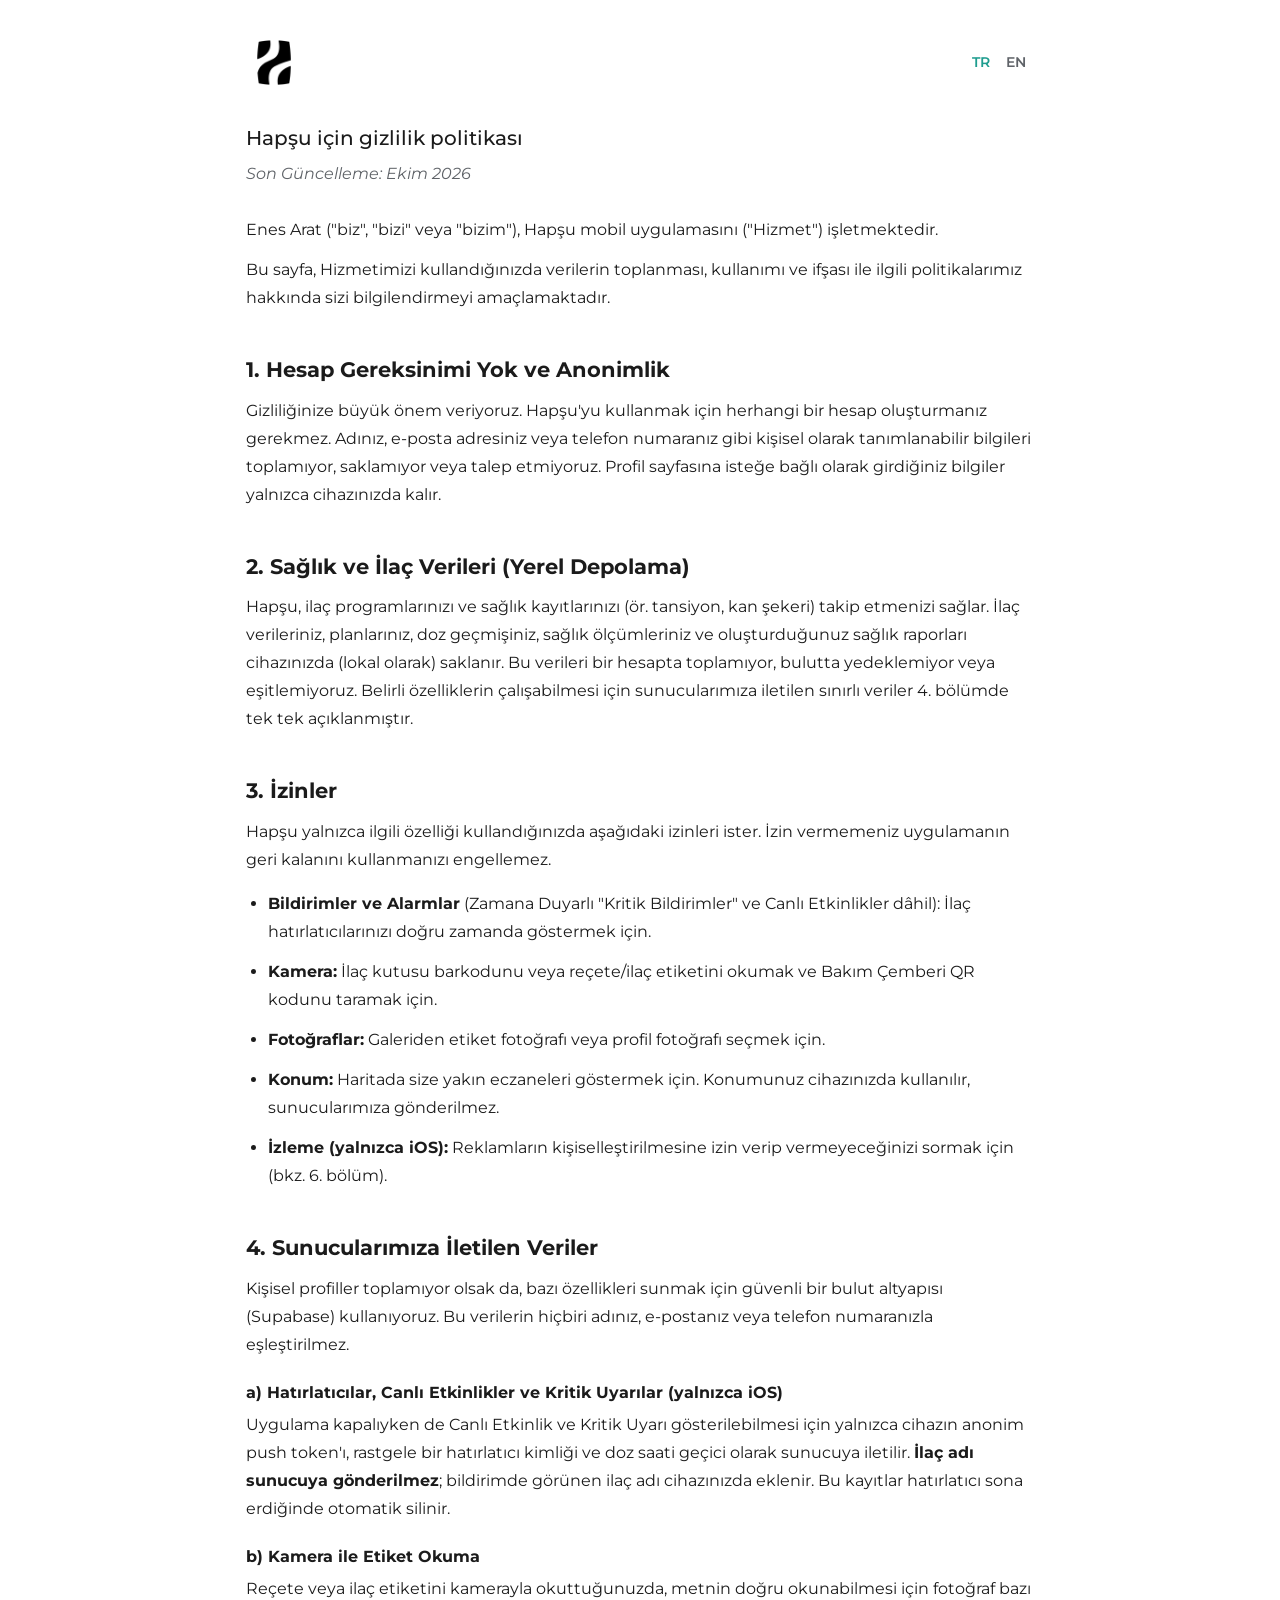
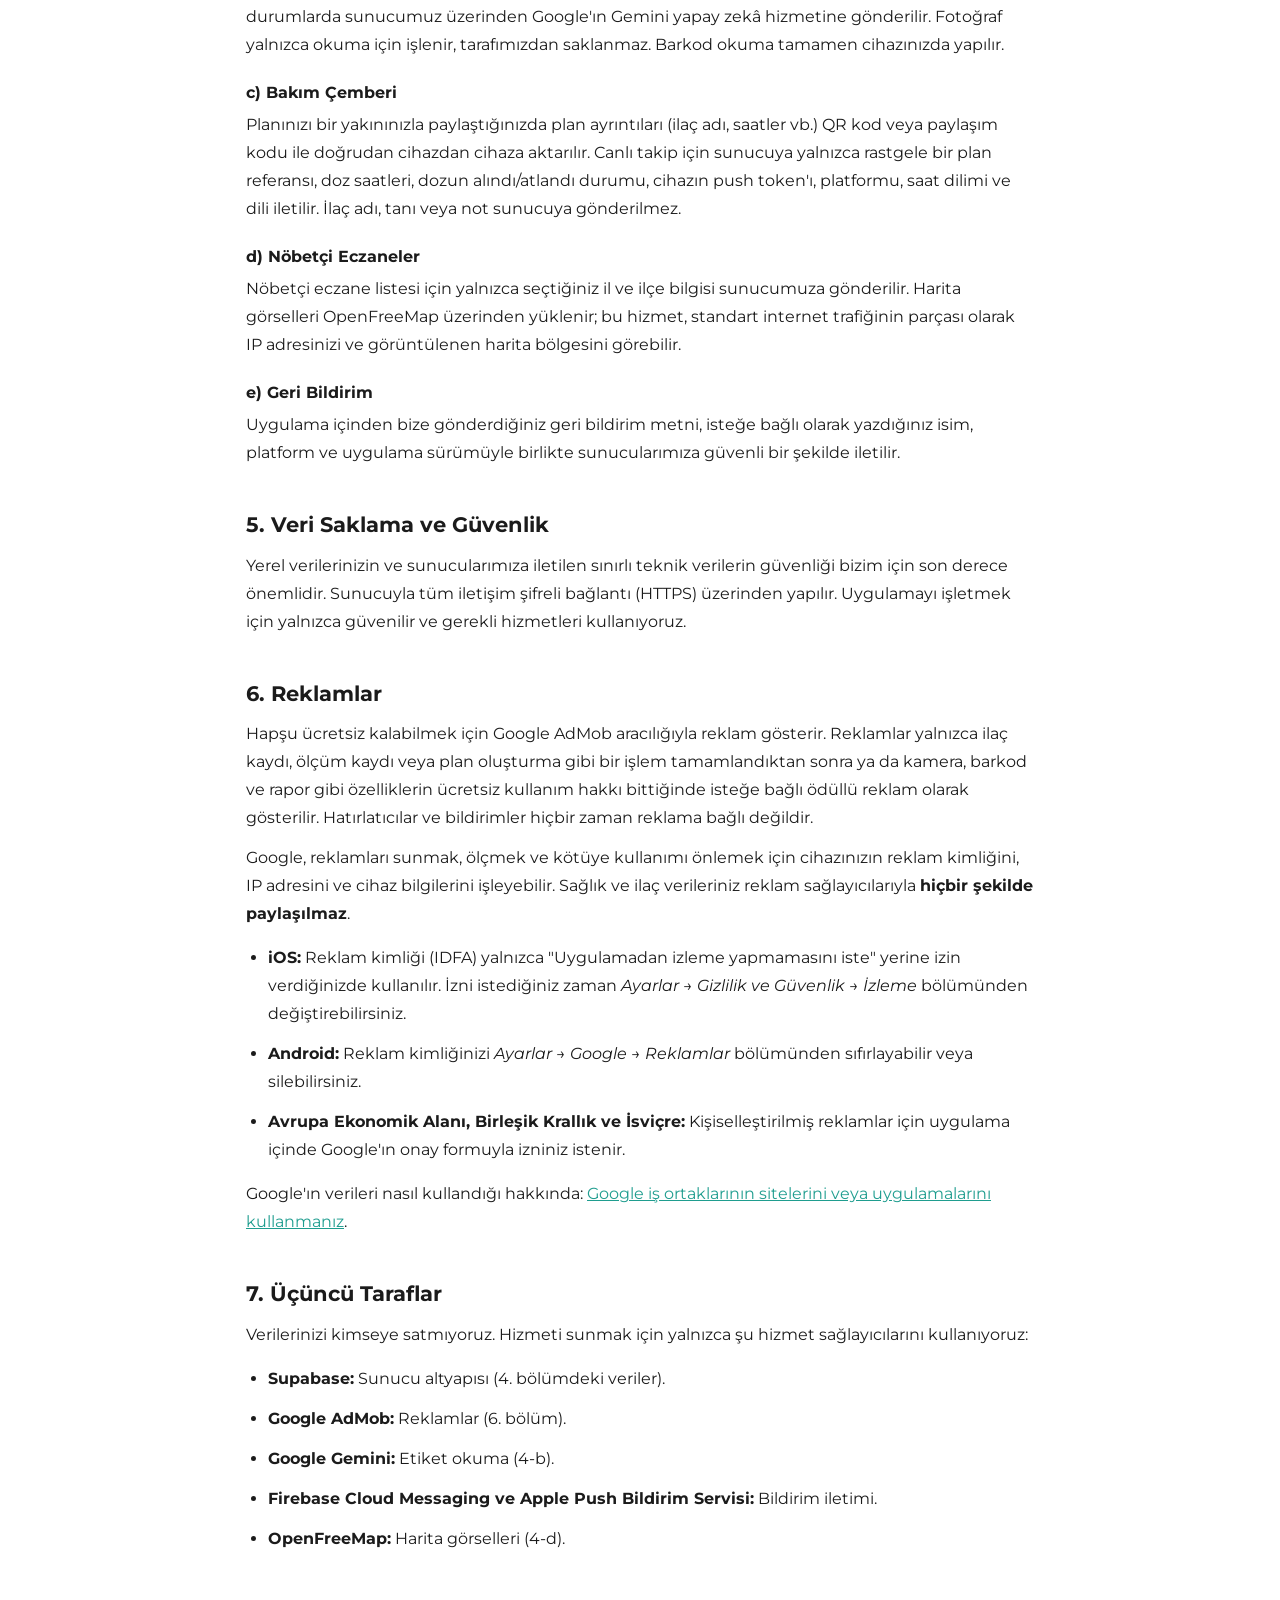
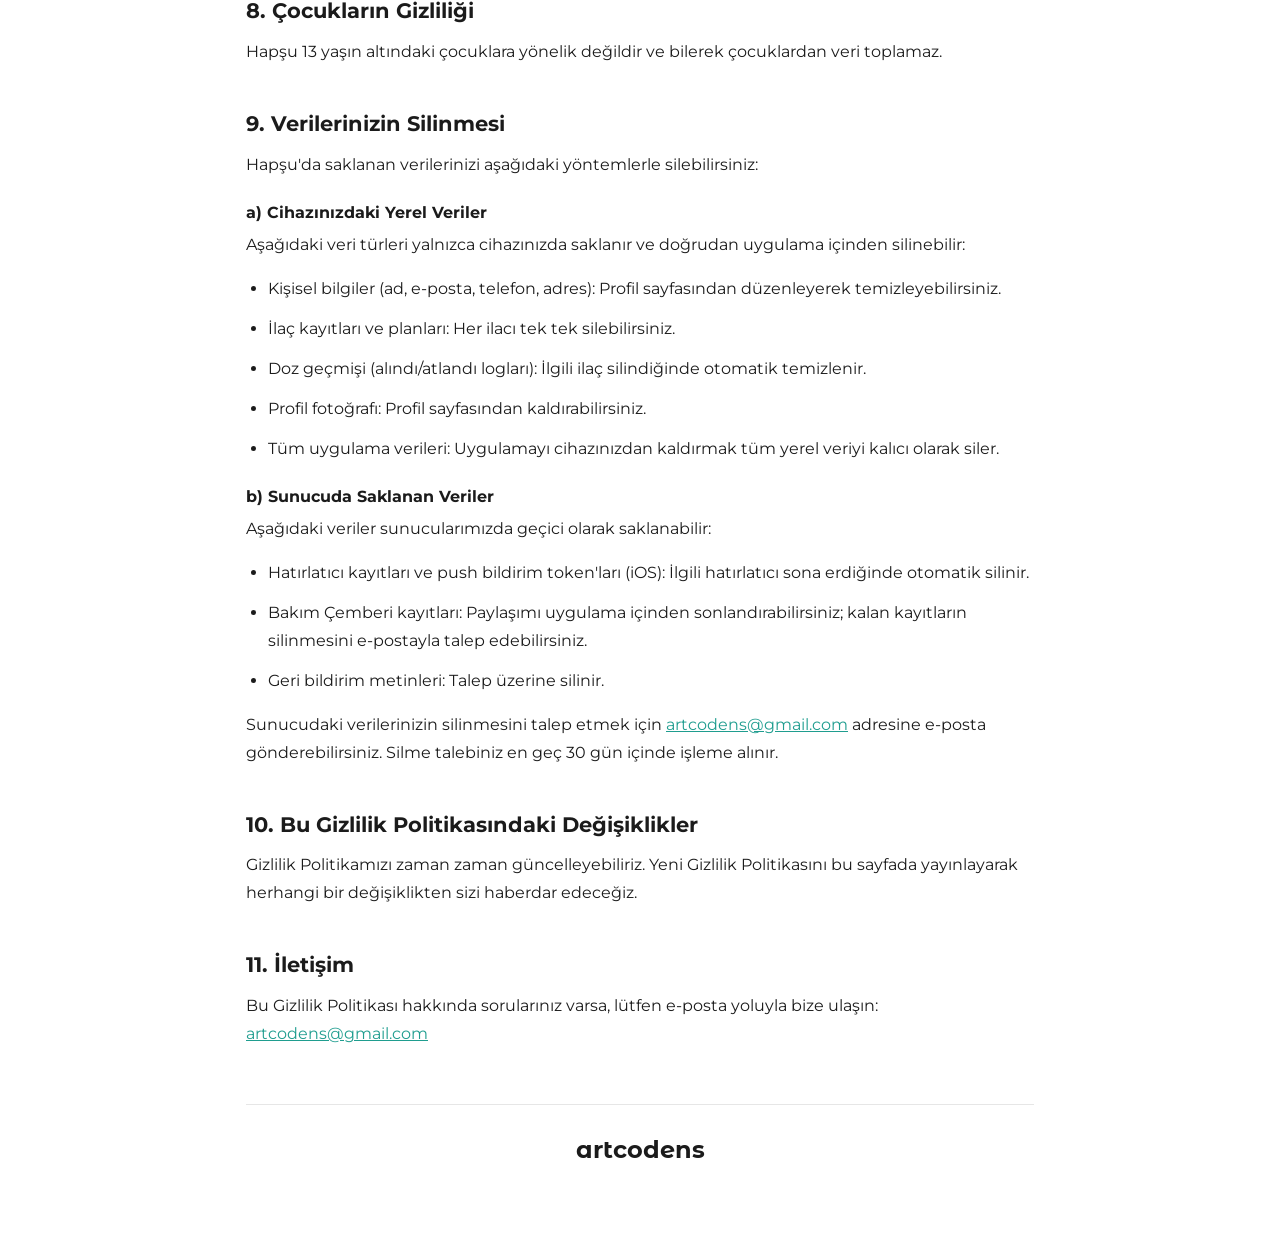
==== privacy/index.html @ 0418a233 "Add v2 privacy policy (TR/EN), logo and footer links" ====
<!doctype html>
<html lang="tr">
<head>
<meta charset="utf-8">
<meta name="viewport" content="width=device-width, initial-scale=1">
<title>Hapşu Gizlilik Politikası</title>
<link rel="icon" href="../icon.png">
<link rel="preconnect" href="https://fonts.googleapis.com">
<link rel="preconnect" href="https://fonts.gstatic.com" crossorigin>
<link href="https://fonts.googleapis.com/css2?family=Montserrat:ital,wght@0,400;0,500;0,700;1,400&family=Montserrat+Alternates:wght@700&display=swap" rel="stylesheet">
<link rel="stylesheet" href="../policy.css">
</head>
<body>
<div class="wrap">
  <div class="top">
    <a href="../"><img class="logo" src="../logo.png" alt="Hapşu"></a>
    <nav class="lang"><a href="./" aria-current="page">TR</a><a href="en/">EN</a></nav>
  </div>

  <h1>Hapşu için gizlilik politikası</h1>
  <p class="date">Son Güncelleme: Ekim 2026</p>

  <p>Enes Arat ("biz", "bizi" veya "bizim"), Hapşu mobil uygulamasını ("Hizmet") işletmektedir.</p>
  <p>Bu sayfa, Hizmetimizi kullandığınızda verilerin toplanması, kullanımı ve ifşası ile ilgili politikalarımız hakkında sizi bilgilendirmeyi amaçlamaktadır.</p>

  <h2>1. Hesap Gereksinimi Yok ve Anonimlik</h2>
  <p>Gizliliğinize büyük önem veriyoruz. Hapşu'yu kullanmak için herhangi bir hesap oluşturmanız gerekmez. Adınız, e-posta adresiniz veya telefon numaranız gibi kişisel olarak tanımlanabilir bilgileri toplamıyor, saklamıyor veya talep etmiyoruz. Profil sayfasına isteğe bağlı olarak girdiğiniz bilgiler yalnızca cihazınızda kalır.</p>

  <h2>2. Sağlık ve İlaç Verileri (Yerel Depolama)</h2>
  <p>Hapşu, ilaç programlarınızı ve sağlık kayıtlarınızı (ör. tansiyon, kan şekeri) takip etmenizi sağlar. İlaç verileriniz, planlarınız, doz geçmişiniz, sağlık ölçümleriniz ve oluşturduğunuz sağlık raporları cihazınızda (lokal olarak) saklanır. Bu verileri bir hesapta toplamıyor, bulutta yedeklemiyor veya eşitlemiyoruz. Belirli özelliklerin çalışabilmesi için sunucularımıza iletilen sınırlı veriler 4. bölümde tek tek açıklanmıştır.</p>

  <h2>3. İzinler</h2>
  <p>Hapşu yalnızca ilgili özelliği kullandığınızda aşağıdaki izinleri ister. İzin vermemeniz uygulamanın geri kalanını kullanmanızı engellemez.</p>
  <ul>
    <li><strong>Bildirimler ve Alarmlar</strong> (Zamana Duyarlı "Kritik Bildirimler" ve Canlı Etkinlikler dâhil): İlaç hatırlatıcılarınızı doğru zamanda göstermek için.</li>
    <li><strong>Kamera:</strong> İlaç kutusu barkodunu veya reçete/ilaç etiketini okumak ve Bakım Çemberi QR kodunu taramak için.</li>
    <li><strong>Fotoğraflar:</strong> Galeriden etiket fotoğrafı veya profil fotoğrafı seçmek için.</li>
    <li><strong>Konum:</strong> Haritada size yakın eczaneleri göstermek için. Konumunuz cihazınızda kullanılır, sunucularımıza gönderilmez.</li>
    <li><strong>İzleme (yalnızca iOS):</strong> Reklamların kişiselleştirilmesine izin verip vermeyeceğinizi sormak için (bkz. 6. bölüm).</li>
  </ul>

  <h2>4. Sunucularımıza İletilen Veriler</h2>
  <p>Kişisel profiller toplamıyor olsak da, bazı özellikleri sunmak için güvenli bir bulut altyapısı (Supabase) kullanıyoruz. Bu verilerin hiçbiri adınız, e-postanız veya telefon numaranızla eşleştirilmez.</p>

  <h3>a) Hatırlatıcılar, Canlı Etkinlikler ve Kritik Uyarılar (yalnızca iOS)</h3>
  <p>Uygulama kapalıyken de Canlı Etkinlik ve Kritik Uyarı gösterilebilmesi için yalnızca cihazın anonim push token'ı, rastgele bir hatırlatıcı kimliği ve doz saati geçici olarak sunucuya iletilir. <strong>İlaç adı sunucuya gönderilmez</strong>; bildirimde görünen ilaç adı cihazınızda eklenir. Bu kayıtlar hatırlatıcı sona erdiğinde otomatik silinir.</p>

  <h3>b) Kamera ile Etiket Okuma</h3>
  <p>Reçete veya ilaç etiketini kamerayla okuttuğunuzda, metnin doğru okunabilmesi için fotoğraf bazı durumlarda sunucumuz üzerinden Google'ın Gemini yapay zekâ hizmetine gönderilir. Fotoğraf yalnızca okuma için işlenir, tarafımızdan saklanmaz. Barkod okuma tamamen cihazınızda yapılır.</p>

  <h3>c) Bakım Çemberi</h3>
  <p>Planınızı bir yakınınızla paylaştığınızda plan ayrıntıları (ilaç adı, saatler vb.) QR kod veya paylaşım kodu ile doğrudan cihazdan cihaza aktarılır. Canlı takip için sunucuya yalnızca rastgele bir plan referansı, doz saatleri, dozun alındı/atlandı durumu, cihazın push token'ı, platformu, saat dilimi ve dili iletilir. İlaç adı, tanı veya not sunucuya gönderilmez.</p>

  <h3>d) Nöbetçi Eczaneler</h3>
  <p>Nöbetçi eczane listesi için yalnızca seçtiğiniz il ve ilçe bilgisi sunucumuza gönderilir. Harita görselleri OpenFreeMap üzerinden yüklenir; bu hizmet, standart internet trafiğinin parçası olarak IP adresinizi ve görüntülenen harita bölgesini görebilir.</p>

  <h3>e) Geri Bildirim</h3>
  <p>Uygulama içinden bize gönderdiğiniz geri bildirim metni, isteğe bağlı olarak yazdığınız isim, platform ve uygulama sürümüyle birlikte sunucularımıza güvenli bir şekilde iletilir.</p>

  <h2>5. Veri Saklama ve Güvenlik</h2>
  <p>Yerel verilerinizin ve sunucularımıza iletilen sınırlı teknik verilerin güvenliği bizim için son derece önemlidir. Sunucuyla tüm iletişim şifreli bağlantı (HTTPS) üzerinden yapılır. Uygulamayı işletmek için yalnızca güvenilir ve gerekli hizmetleri kullanıyoruz.</p>

  <h2>6. Reklamlar</h2>
  <p>Hapşu ücretsiz kalabilmek için Google AdMob aracılığıyla reklam gösterir. Reklamlar yalnızca ilaç kaydı, ölçüm kaydı veya plan oluşturma gibi bir işlem tamamlandıktan sonra ya da kamera, barkod ve rapor gibi özelliklerin ücretsiz kullanım hakkı bittiğinde isteğe bağlı ödüllü reklam olarak gösterilir. Hatırlatıcılar ve bildirimler hiçbir zaman reklama bağlı değildir.</p>
  <p>Google, reklamları sunmak, ölçmek ve kötüye kullanımı önlemek için cihazınızın reklam kimliğini, IP adresini ve cihaz bilgilerini işleyebilir. Sağlık ve ilaç verileriniz reklam sağlayıcılarıyla <strong>hiçbir şekilde paylaşılmaz</strong>.</p>
  <ul>
    <li><strong>iOS:</strong> Reklam kimliği (IDFA) yalnızca "Uygulamadan izleme yapmamasını iste" yerine izin verdiğinizde kullanılır. İzni istediğiniz zaman <em>Ayarlar → Gizlilik ve Güvenlik → İzleme</em> bölümünden değiştirebilirsiniz.</li>
    <li><strong>Android:</strong> Reklam kimliğinizi <em>Ayarlar → Google → Reklamlar</em> bölümünden sıfırlayabilir veya silebilirsiniz.</li>
    <li><strong>Avrupa Ekonomik Alanı, Birleşik Krallık ve İsviçre:</strong> Kişiselleştirilmiş reklamlar için uygulama içinde Google'ın onay formuyla izniniz istenir.</li>
  </ul>
  <p>Google'ın verileri nasıl kullandığı hakkında: <a href="https://policies.google.com/technologies/partner-sites?hl=tr" target="_blank" rel="noopener">Google iş ortaklarının sitelerini veya uygulamalarını kullanmanız</a>.</p>

  <h2>7. Üçüncü Taraflar</h2>
  <p>Verilerinizi kimseye satmıyoruz. Hizmeti sunmak için yalnızca şu hizmet sağlayıcılarını kullanıyoruz:</p>
  <ul>
    <li><strong>Supabase:</strong> Sunucu altyapısı (4. bölümdeki veriler).</li>
    <li><strong>Google AdMob:</strong> Reklamlar (6. bölüm).</li>
    <li><strong>Google Gemini:</strong> Etiket okuma (4-b).</li>
    <li><strong>Firebase Cloud Messaging ve Apple Push Bildirim Servisi:</strong> Bildirim iletimi.</li>
    <li><strong>OpenFreeMap:</strong> Harita görselleri (4-d).</li>
  </ul>

  <h2>8. Çocukların Gizliliği</h2>
  <p>Hapşu 13 yaşın altındaki çocuklara yönelik değildir ve bilerek çocuklardan veri toplamaz.</p>

  <h2>9. Verilerinizin Silinmesi</h2>
  <p>Hapşu'da saklanan verilerinizi aşağıdaki yöntemlerle silebilirsiniz:</p>
  <h3>a) Cihazınızdaki Yerel Veriler</h3>
  <p>Aşağıdaki veri türleri yalnızca cihazınızda saklanır ve doğrudan uygulama içinden silinebilir:</p>
  <ul>
    <li>Kişisel bilgiler (ad, e-posta, telefon, adres): Profil sayfasından düzenleyerek temizleyebilirsiniz.</li>
    <li>İlaç kayıtları ve planları: Her ilacı tek tek silebilirsiniz.</li>
    <li>Doz geçmişi (alındı/atlandı logları): İlgili ilaç silindiğinde otomatik temizlenir.</li>
    <li>Profil fotoğrafı: Profil sayfasından kaldırabilirsiniz.</li>
    <li>Tüm uygulama verileri: Uygulamayı cihazınızdan kaldırmak tüm yerel veriyi kalıcı olarak siler.</li>
  </ul>
  <h3>b) Sunucuda Saklanan Veriler</h3>
  <p>Aşağıdaki veriler sunucularımızda geçici olarak saklanabilir:</p>
  <ul>
    <li>Hatırlatıcı kayıtları ve push bildirim token'ları (iOS): İlgili hatırlatıcı sona erdiğinde otomatik silinir.</li>
    <li>Bakım Çemberi kayıtları: Paylaşımı uygulama içinden sonlandırabilirsiniz; kalan kayıtların silinmesini e-postayla talep edebilirsiniz.</li>
    <li>Geri bildirim metinleri: Talep üzerine silinir.</li>
  </ul>
  <p>Sunucudaki verilerinizin silinmesini talep etmek için <a href="mailto:artcodens@gmail.com">artcodens@gmail.com</a> adresine e-posta gönderebilirsiniz. Silme talebiniz en geç 30 gün içinde işleme alınır.</p>

  <h2>10. Bu Gizlilik Politikasındaki Değişiklikler</h2>
  <p>Gizlilik Politikamızı zaman zaman güncelleyebiliriz. Yeni Gizlilik Politikasını bu sayfada yayınlayarak herhangi bir değişiklikten sizi haberdar edeceğiz.</p>

  <h2>11. İletişim</h2>
  <p>Bu Gizlilik Politikası hakkında sorularınız varsa, lütfen e-posta yoluyla bize ulaşın: <a href="mailto:artcodens@gmail.com">artcodens@gmail.com</a></p>

  <footer><a class="brand" href="../">artcodens</a></footer>
</div>
</body>
</html>
---- policy.css ----
:root { --bg:#ffffff; --text:#1b1b1b; --muted:#5f6368; --line:#e6e6e6; --accent:#1f9d8f; --note:#f3f8f7; }
@media (prefers-color-scheme: dark) {
  :root { --bg:#121514; --text:#e9eeed; --muted:#a3adab; --line:#2a302f; --accent:#3cc4b4; --note:#1a2120; }
  .logo { filter: invert(1); }
}
* { box-sizing:border-box; }
body { margin:0; background:var(--bg); color:var(--text);
       font-family:"Montserrat", Arial, sans-serif; font-size:16px; line-height:1.75; }
.wrap { max-width:820px; margin:0 auto; padding:40px 16px 64px; }
.top { display:flex; align-items:center; justify-content:space-between; gap:12px; }
.logo { width:56px; height:auto; display:block; }
.lang a { color:var(--muted); text-decoration:none; font-weight:600; font-size:14px; padding:4px 8px; }
.lang a[aria-current] { color:var(--accent); }
h1 { font-size:20px; font-weight:500; margin:36px 0 4px; }
.date { font-style:italic; color:var(--muted); margin:0 0 28px; }
h2 { font-size:21px; font-weight:700; margin:40px 0 8px; }
h3 { font-size:16px; font-weight:700; margin:20px 0 4px; }
p, li { margin:0 0 12px; }
ul { padding-left:22px; }
a { color:var(--accent); }
footer { margin-top:56px; padding-top:24px; border-top:1px solid var(--line); text-align:center; }
footer .brand { font-family:"Montserrat Alternates", Arial, sans-serif; font-weight:700; font-size:24px; color:var(--text); text-decoration:none; }
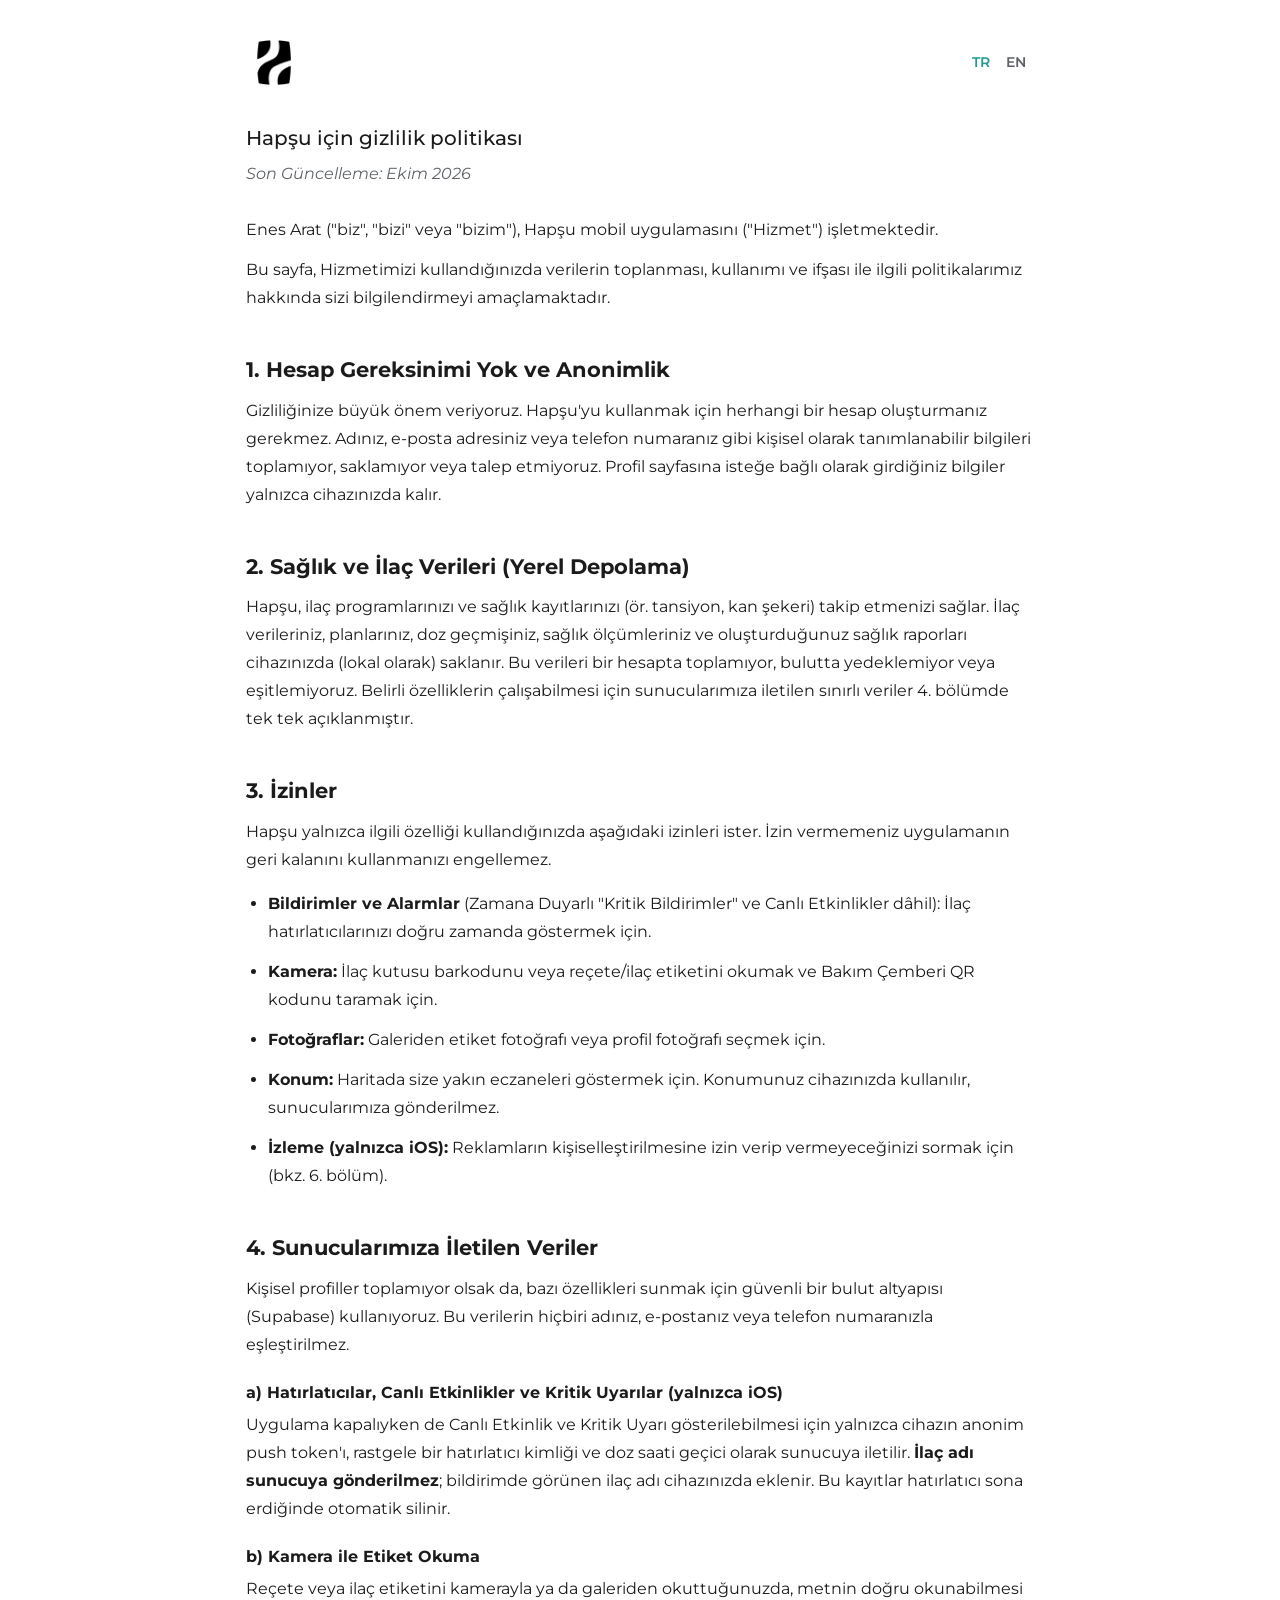
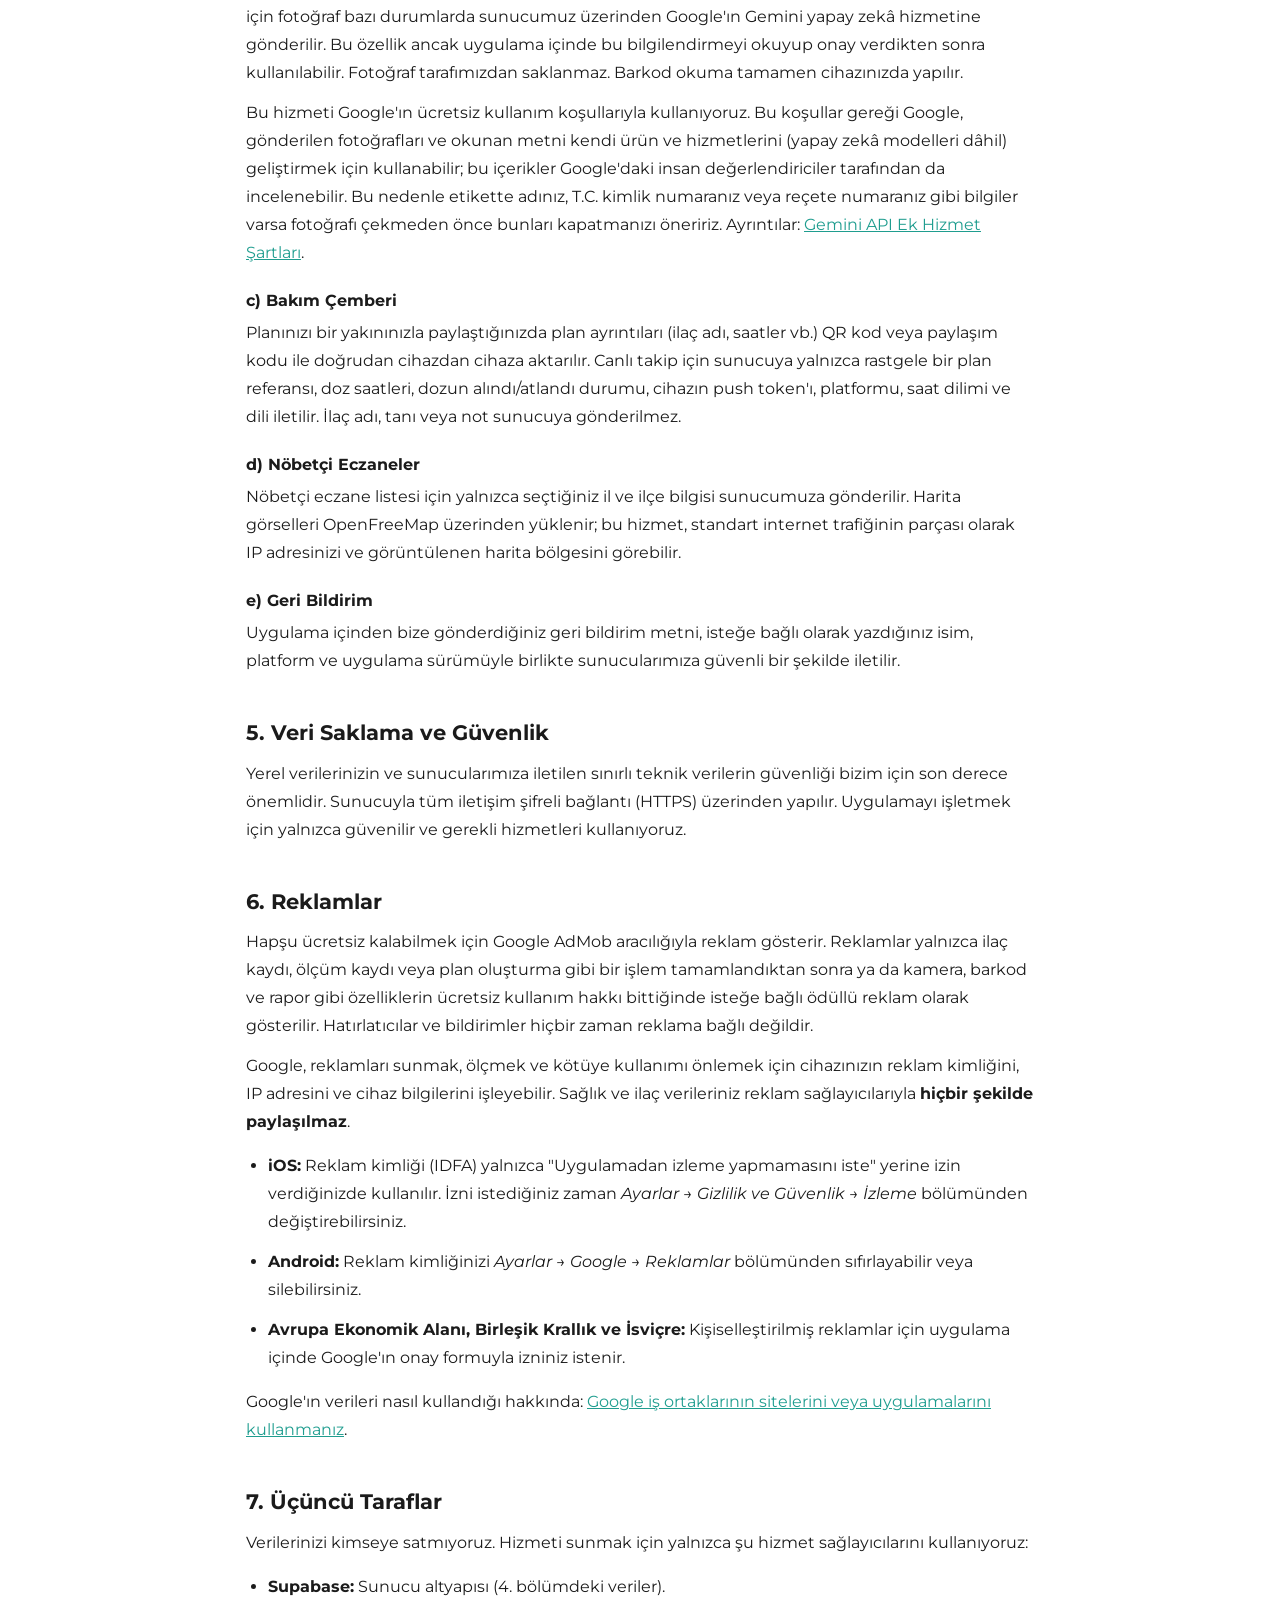
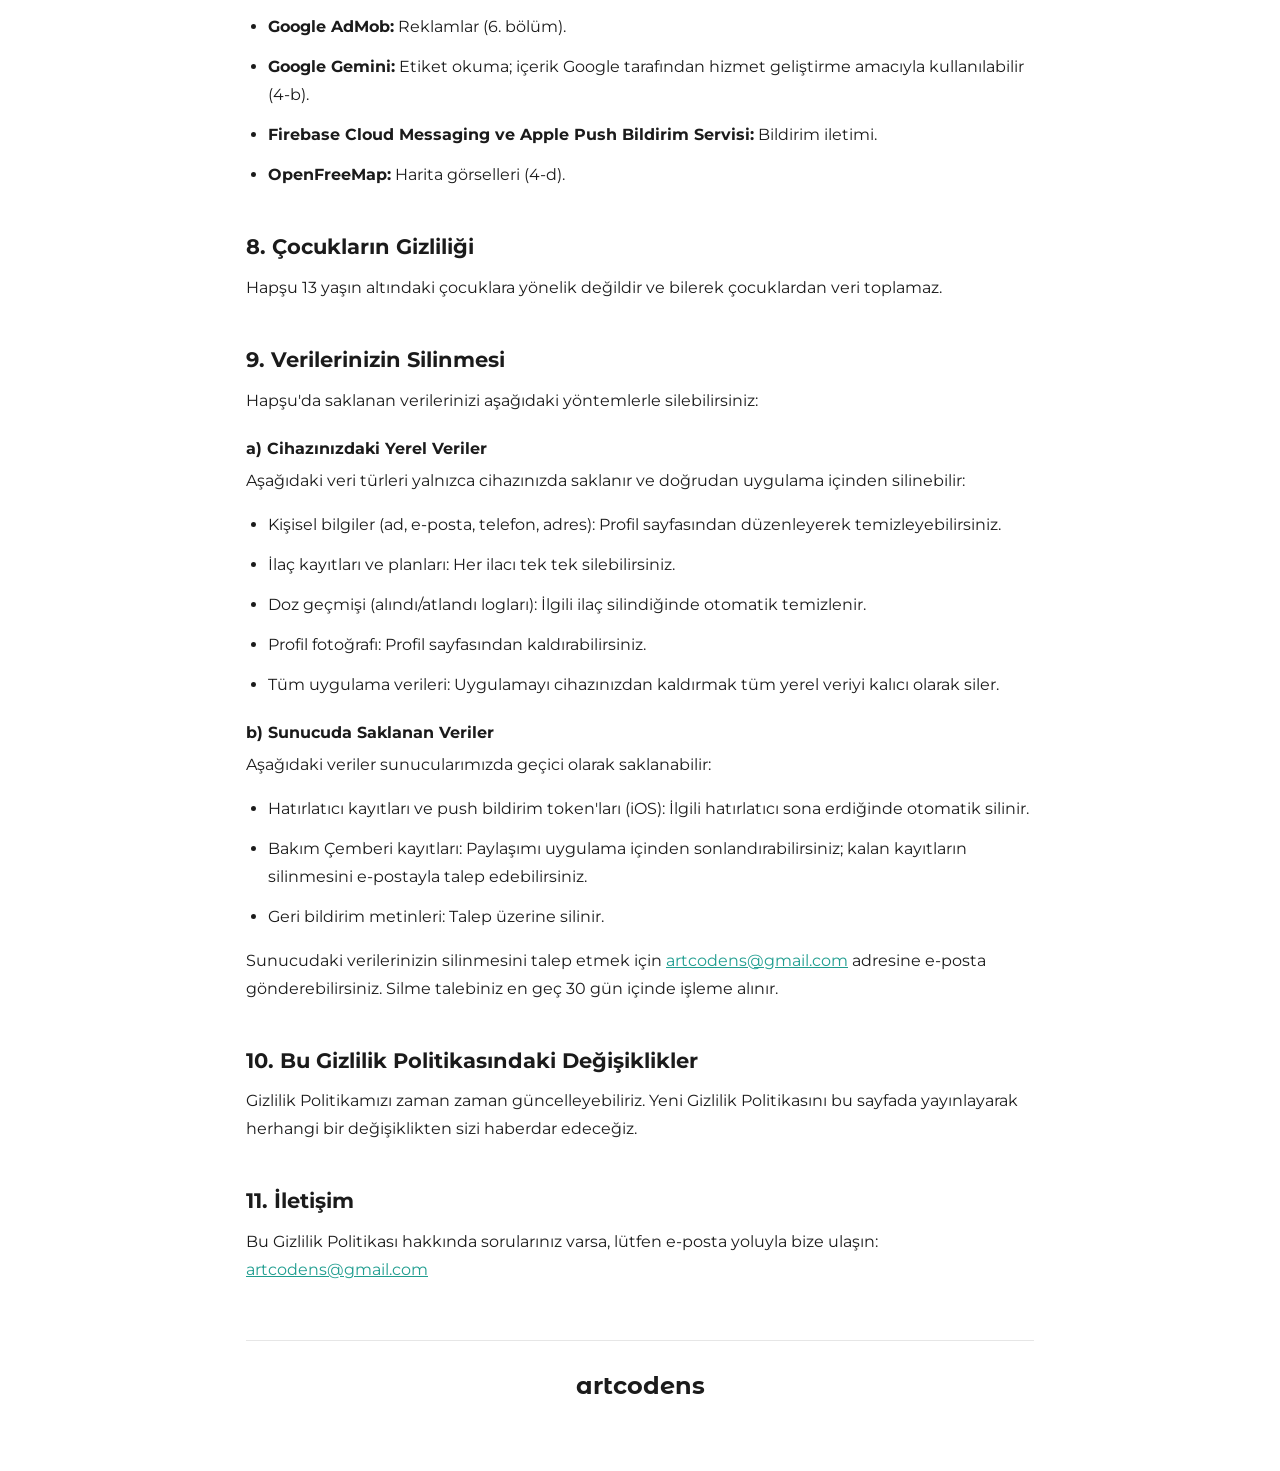
==== commit 743b50be: "Disclose Gemini free-tier data use and in-app consent" ====
--- a/privacy/index.html
+++ b/privacy/index.html
@@ -46,7 +46,8 @@
   <p>Uygulama kapalıyken de Canlı Etkinlik ve Kritik Uyarı gösterilebilmesi için yalnızca cihazın anonim push token'ı, rastgele bir hatırlatıcı kimliği ve doz saati geçici olarak sunucuya iletilir. <strong>İlaç adı sunucuya gönderilmez</strong>; bildirimde görünen ilaç adı cihazınızda eklenir. Bu kayıtlar hatırlatıcı sona erdiğinde otomatik silinir.</p>
 
   <h3>b) Kamera ile Etiket Okuma</h3>
-  <p>Reçete veya ilaç etiketini kamerayla okuttuğunuzda, metnin doğru okunabilmesi için fotoğraf bazı durumlarda sunucumuz üzerinden Google'ın Gemini yapay zekâ hizmetine gönderilir. Fotoğraf yalnızca okuma için işlenir, tarafımızdan saklanmaz. Barkod okuma tamamen cihazınızda yapılır.</p>
+  <p>Reçete veya ilaç etiketini kamerayla ya da galeriden okuttuğunuzda, metnin doğru okunabilmesi için fotoğraf bazı durumlarda sunucumuz üzerinden Google'ın Gemini yapay zekâ hizmetine gönderilir. Bu özellik ancak uygulama içinde bu bilgilendirmeyi okuyup onay verdikten sonra kullanılabilir. Fotoğraf tarafımızdan saklanmaz. Barkod okuma tamamen cihazınızda yapılır.</p>
+  <p>Bu hizmeti Google'ın ücretsiz kullanım koşullarıyla kullanıyoruz. Bu koşullar gereği Google, gönderilen fotoğrafları ve okunan metni kendi ürün ve hizmetlerini (yapay zekâ modelleri dâhil) geliştirmek için kullanabilir; bu içerikler Google'daki insan değerlendiriciler tarafından da incelenebilir. Bu nedenle etikette adınız, T.C. kimlik numaranız veya reçete numaranız gibi bilgiler varsa fotoğrafı çekmeden önce bunları kapatmanızı öneririz. Ayrıntılar: <a href="https://ai.google.dev/gemini-api/terms" target="_blank" rel="noopener">Gemini API Ek Hizmet Şartları</a>.</p>
 
   <h3>c) Bakım Çemberi</h3>
   <p>Planınızı bir yakınınızla paylaştığınızda plan ayrıntıları (ilaç adı, saatler vb.) QR kod veya paylaşım kodu ile doğrudan cihazdan cihaza aktarılır. Canlı takip için sunucuya yalnızca rastgele bir plan referansı, doz saatleri, dozun alındı/atlandı durumu, cihazın push token'ı, platformu, saat dilimi ve dili iletilir. İlaç adı, tanı veya not sunucuya gönderilmez.</p>
@@ -75,7 +76,7 @@
   <ul>
     <li><strong>Supabase:</strong> Sunucu altyapısı (4. bölümdeki veriler).</li>
     <li><strong>Google AdMob:</strong> Reklamlar (6. bölüm).</li>
-    <li><strong>Google Gemini:</strong> Etiket okuma (4-b).</li>
+    <li><strong>Google Gemini:</strong> Etiket okuma; içerik Google tarafından hizmet geliştirme amacıyla kullanılabilir (4-b).</li>
     <li><strong>Firebase Cloud Messaging ve Apple Push Bildirim Servisi:</strong> Bildirim iletimi.</li>
     <li><strong>OpenFreeMap:</strong> Harita görselleri (4-d).</li>
   </ul>
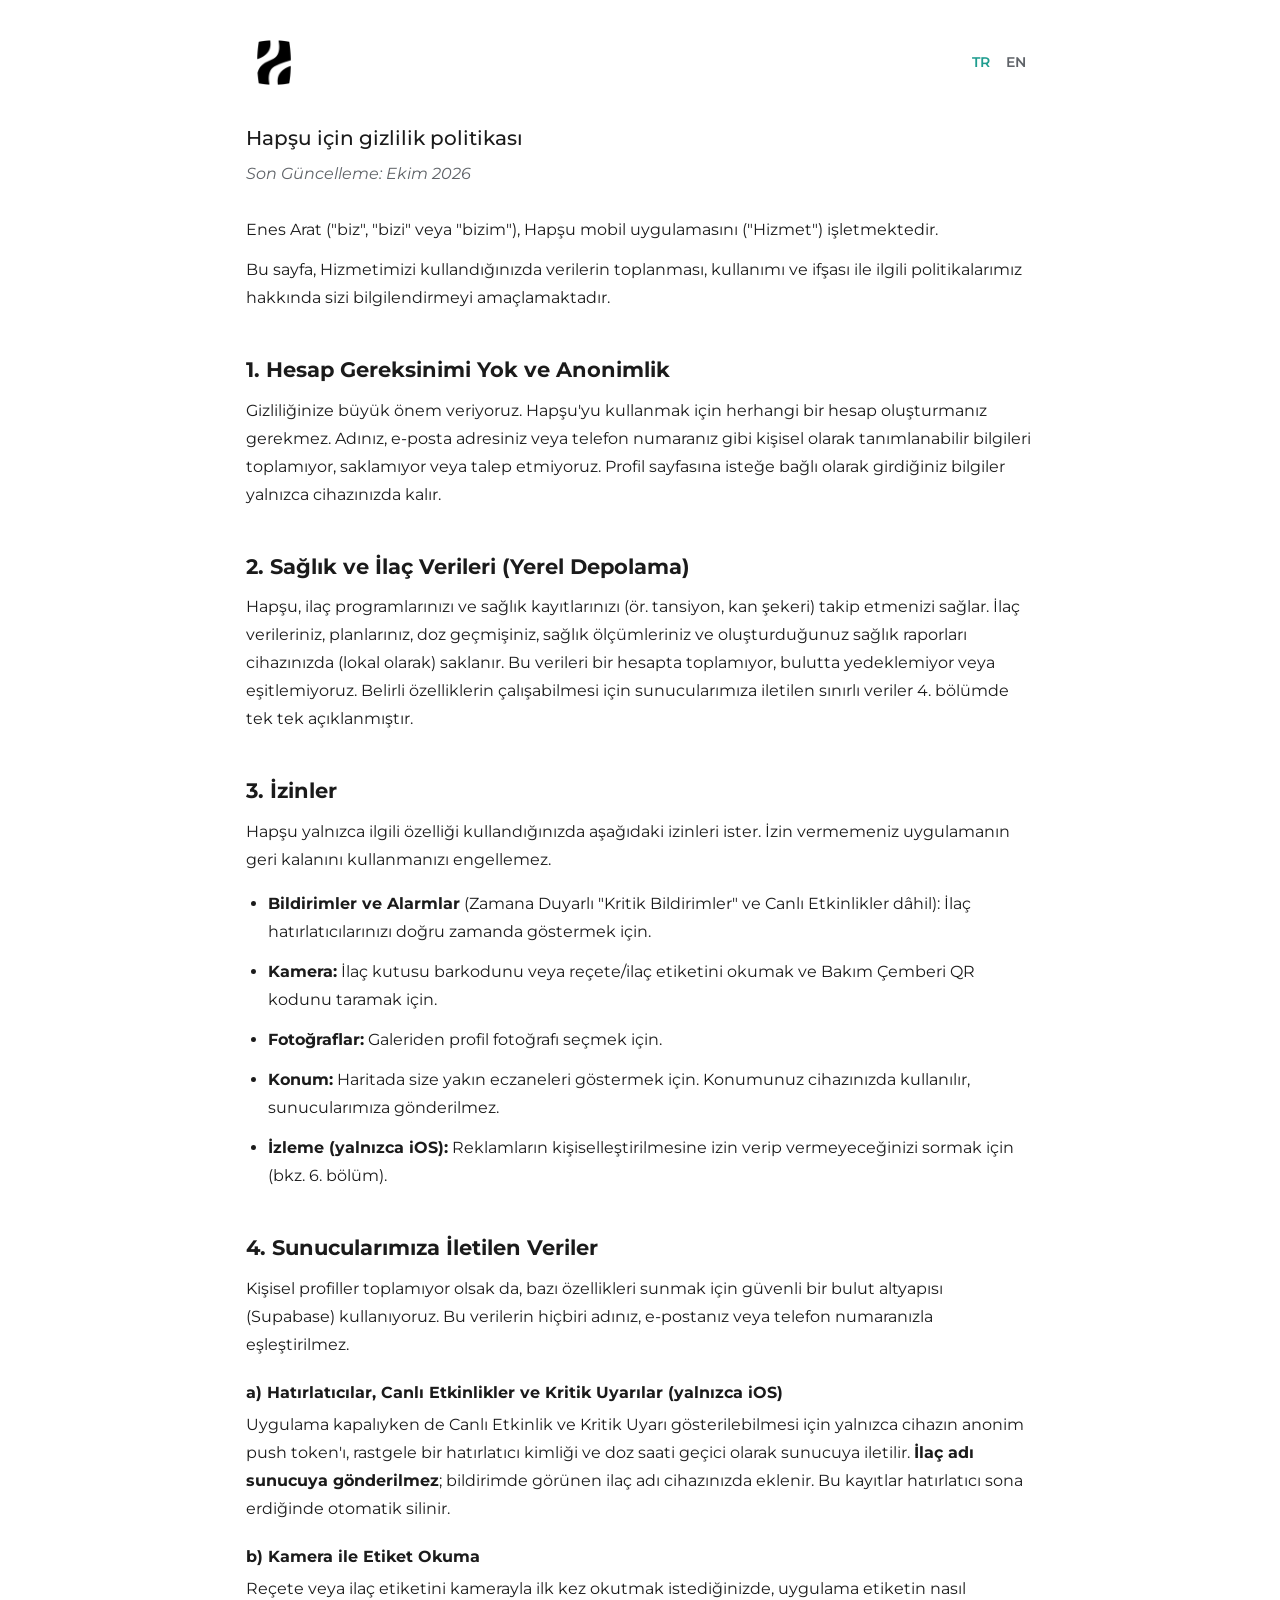
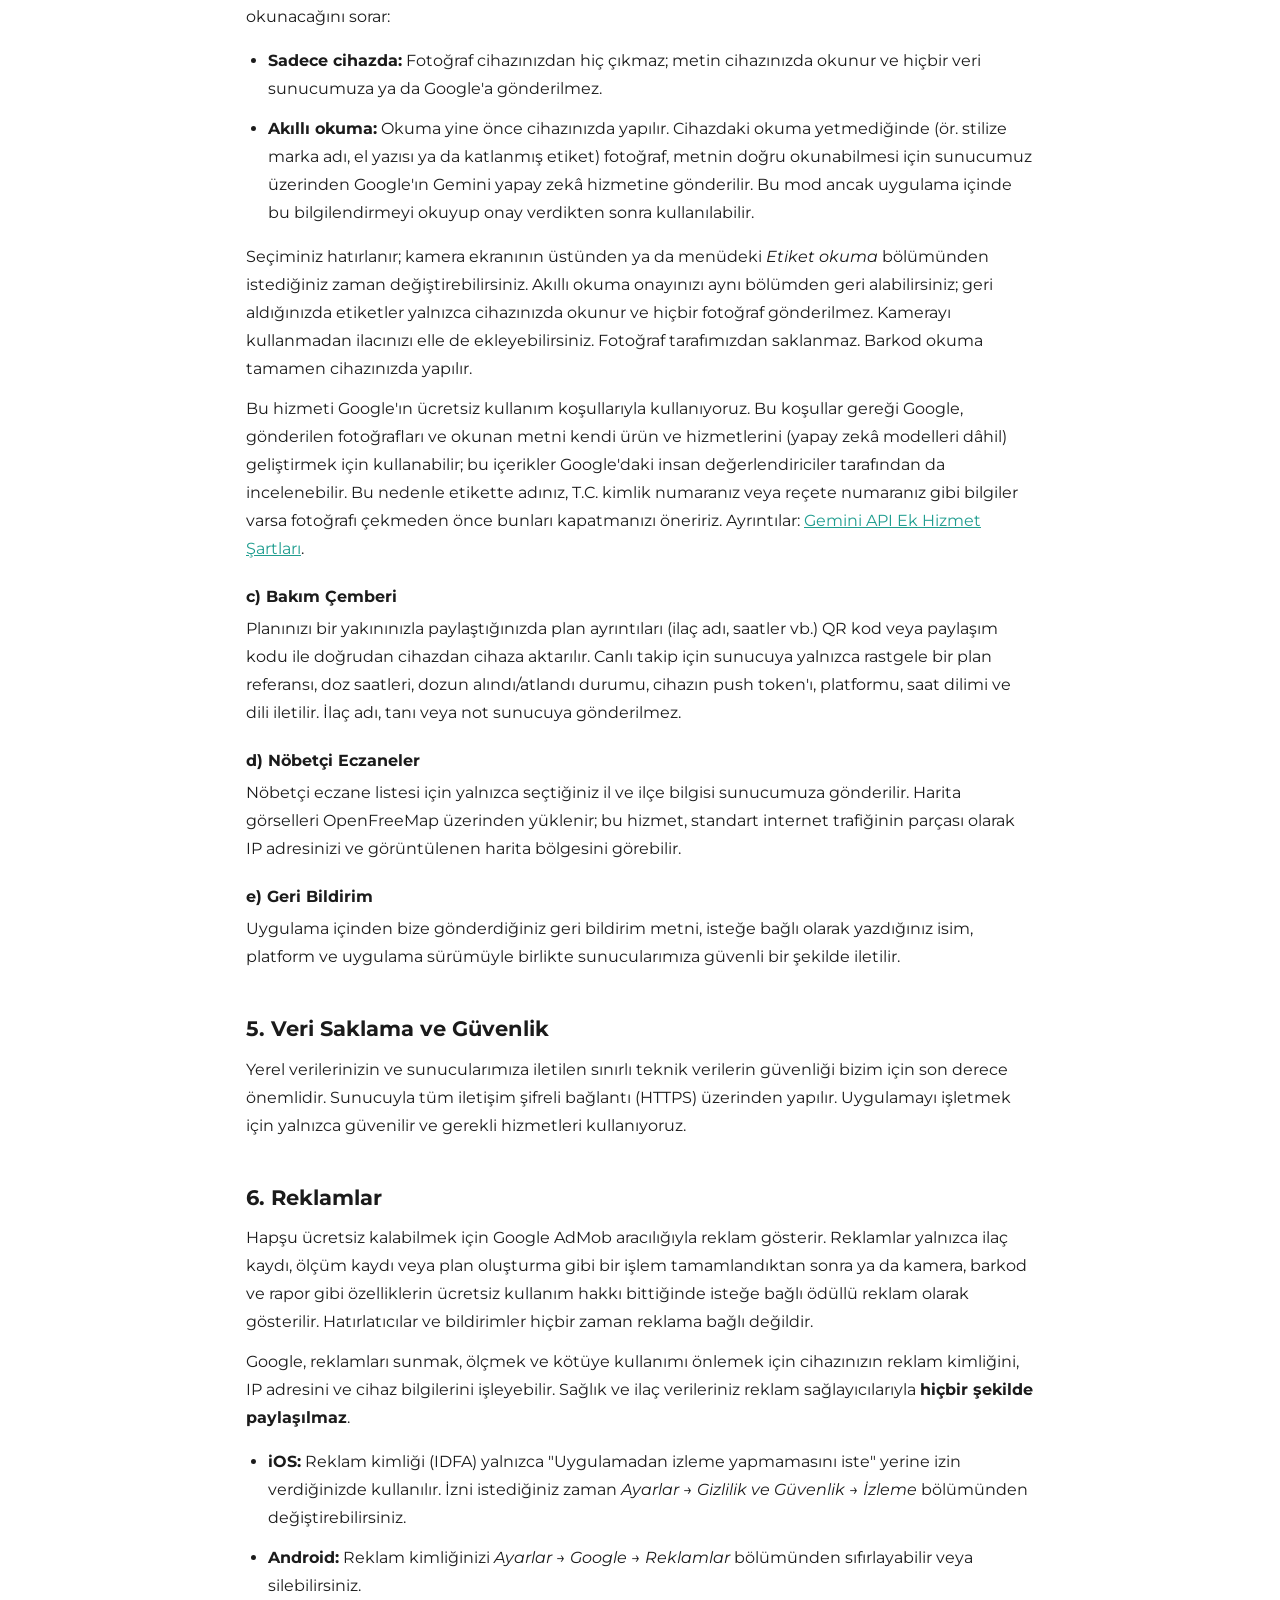
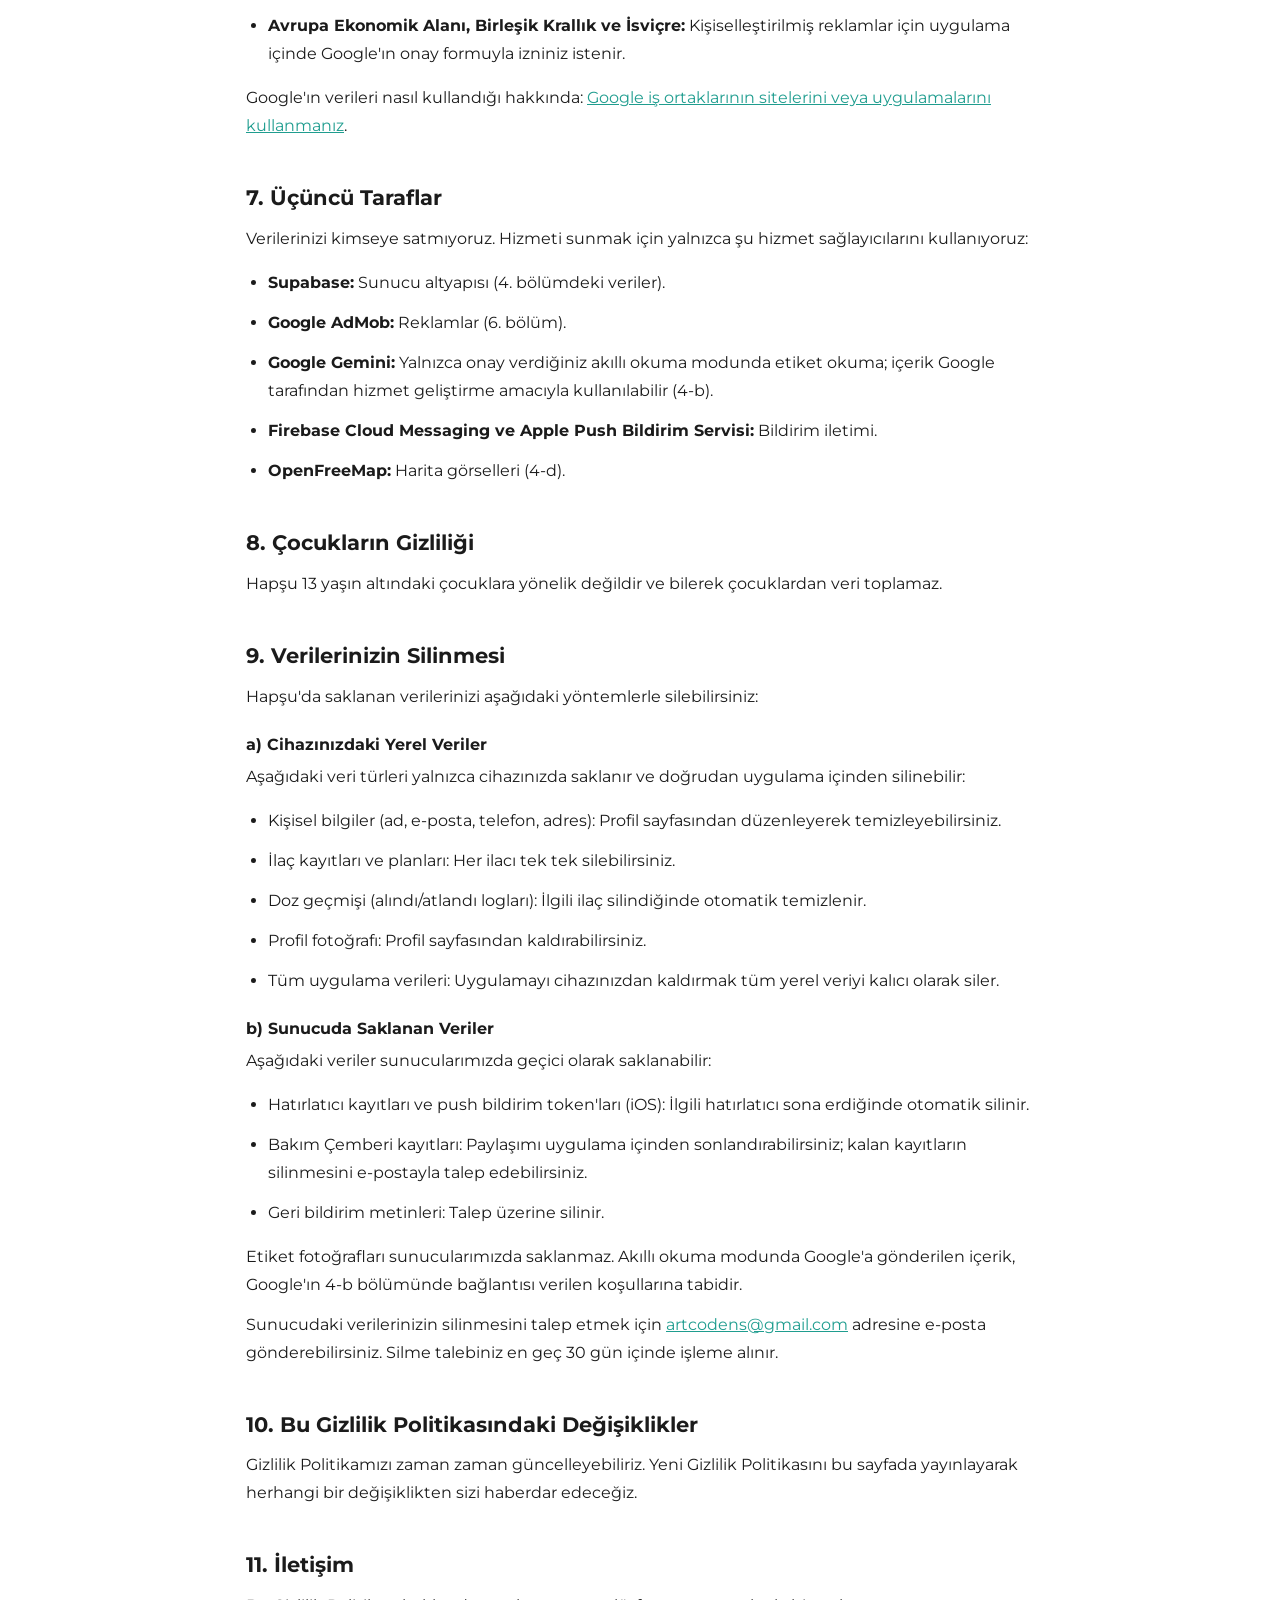
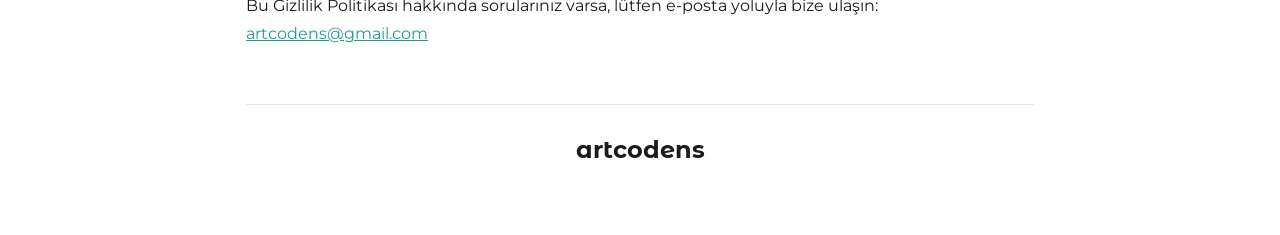
==== commit cf2685e0: "Describe the smart and on-device label reading modes - Explain in 4-b that the app asks how labels s" ====
--- a/privacy/index.html
+++ b/privacy/index.html
@@ -34,7 +34,7 @@
   <ul>
     <li><strong>Bildirimler ve Alarmlar</strong> (Zamana Duyarlı "Kritik Bildirimler" ve Canlı Etkinlikler dâhil): İlaç hatırlatıcılarınızı doğru zamanda göstermek için.</li>
     <li><strong>Kamera:</strong> İlaç kutusu barkodunu veya reçete/ilaç etiketini okumak ve Bakım Çemberi QR kodunu taramak için.</li>
-    <li><strong>Fotoğraflar:</strong> Galeriden etiket fotoğrafı veya profil fotoğrafı seçmek için.</li>
+    <li><strong>Fotoğraflar:</strong> Galeriden profil fotoğrafı seçmek için.</li>
     <li><strong>Konum:</strong> Haritada size yakın eczaneleri göstermek için. Konumunuz cihazınızda kullanılır, sunucularımıza gönderilmez.</li>
     <li><strong>İzleme (yalnızca iOS):</strong> Reklamların kişiselleştirilmesine izin verip vermeyeceğinizi sormak için (bkz. 6. bölüm).</li>
   </ul>
@@ -46,7 +46,12 @@
   <p>Uygulama kapalıyken de Canlı Etkinlik ve Kritik Uyarı gösterilebilmesi için yalnızca cihazın anonim push token'ı, rastgele bir hatırlatıcı kimliği ve doz saati geçici olarak sunucuya iletilir. <strong>İlaç adı sunucuya gönderilmez</strong>; bildirimde görünen ilaç adı cihazınızda eklenir. Bu kayıtlar hatırlatıcı sona erdiğinde otomatik silinir.</p>
 
   <h3>b) Kamera ile Etiket Okuma</h3>
-  <p>Reçete veya ilaç etiketini kamerayla ya da galeriden okuttuğunuzda, metnin doğru okunabilmesi için fotoğraf bazı durumlarda sunucumuz üzerinden Google'ın Gemini yapay zekâ hizmetine gönderilir. Bu özellik ancak uygulama içinde bu bilgilendirmeyi okuyup onay verdikten sonra kullanılabilir. Fotoğraf tarafımızdan saklanmaz. Barkod okuma tamamen cihazınızda yapılır.</p>
+  <p>Reçete veya ilaç etiketini kamerayla ilk kez okutmak istediğinizde, uygulama etiketin nasıl okunacağını sorar:</p>
+  <ul>
+    <li><strong>Sadece cihazda:</strong> Fotoğraf cihazınızdan hiç çıkmaz; metin cihazınızda okunur ve hiçbir veri sunucumuza ya da Google'a gönderilmez.</li>
+    <li><strong>Akıllı okuma:</strong> Okuma yine önce cihazınızda yapılır. Cihazdaki okuma yetmediğinde (ör. stilize marka adı, el yazısı ya da katlanmış etiket) fotoğraf, metnin doğru okunabilmesi için sunucumuz üzerinden Google'ın Gemini yapay zekâ hizmetine gönderilir. Bu mod ancak uygulama içinde bu bilgilendirmeyi okuyup onay verdikten sonra kullanılabilir.</li>
+  </ul>
+  <p>Seçiminiz hatırlanır; kamera ekranının üstünden ya da menüdeki <em>Etiket okuma</em> bölümünden istediğiniz zaman değiştirebilirsiniz. Akıllı okuma onayınızı aynı bölümden geri alabilirsiniz; geri aldığınızda etiketler yalnızca cihazınızda okunur ve hiçbir fotoğraf gönderilmez. Kamerayı kullanmadan ilacınızı elle de ekleyebilirsiniz. Fotoğraf tarafımızdan saklanmaz. Barkod okuma tamamen cihazınızda yapılır.</p>
   <p>Bu hizmeti Google'ın ücretsiz kullanım koşullarıyla kullanıyoruz. Bu koşullar gereği Google, gönderilen fotoğrafları ve okunan metni kendi ürün ve hizmetlerini (yapay zekâ modelleri dâhil) geliştirmek için kullanabilir; bu içerikler Google'daki insan değerlendiriciler tarafından da incelenebilir. Bu nedenle etikette adınız, T.C. kimlik numaranız veya reçete numaranız gibi bilgiler varsa fotoğrafı çekmeden önce bunları kapatmanızı öneririz. Ayrıntılar: <a href="https://ai.google.dev/gemini-api/terms" target="_blank" rel="noopener">Gemini API Ek Hizmet Şartları</a>.</p>
 
   <h3>c) Bakım Çemberi</h3>
@@ -76,7 +81,7 @@
   <ul>
     <li><strong>Supabase:</strong> Sunucu altyapısı (4. bölümdeki veriler).</li>
     <li><strong>Google AdMob:</strong> Reklamlar (6. bölüm).</li>
-    <li><strong>Google Gemini:</strong> Etiket okuma; içerik Google tarafından hizmet geliştirme amacıyla kullanılabilir (4-b).</li>
+    <li><strong>Google Gemini:</strong> Yalnızca onay verdiğiniz akıllı okuma modunda etiket okuma; içerik Google tarafından hizmet geliştirme amacıyla kullanılabilir (4-b).</li>
     <li><strong>Firebase Cloud Messaging ve Apple Push Bildirim Servisi:</strong> Bildirim iletimi.</li>
     <li><strong>OpenFreeMap:</strong> Harita görselleri (4-d).</li>
   </ul>
@@ -102,6 +107,7 @@
     <li>Bakım Çemberi kayıtları: Paylaşımı uygulama içinden sonlandırabilirsiniz; kalan kayıtların silinmesini e-postayla talep edebilirsiniz.</li>
     <li>Geri bildirim metinleri: Talep üzerine silinir.</li>
   </ul>
+  <p>Etiket fotoğrafları sunucularımızda saklanmaz. Akıllı okuma modunda Google'a gönderilen içerik, Google'ın 4-b bölümünde bağlantısı verilen koşullarına tabidir.</p>
   <p>Sunucudaki verilerinizin silinmesini talep etmek için <a href="mailto:artcodens@gmail.com">artcodens@gmail.com</a> adresine e-posta gönderebilirsiniz. Silme talebiniz en geç 30 gün içinde işleme alınır.</p>
 
   <h2>10. Bu Gizlilik Politikasındaki Değişiklikler</h2>
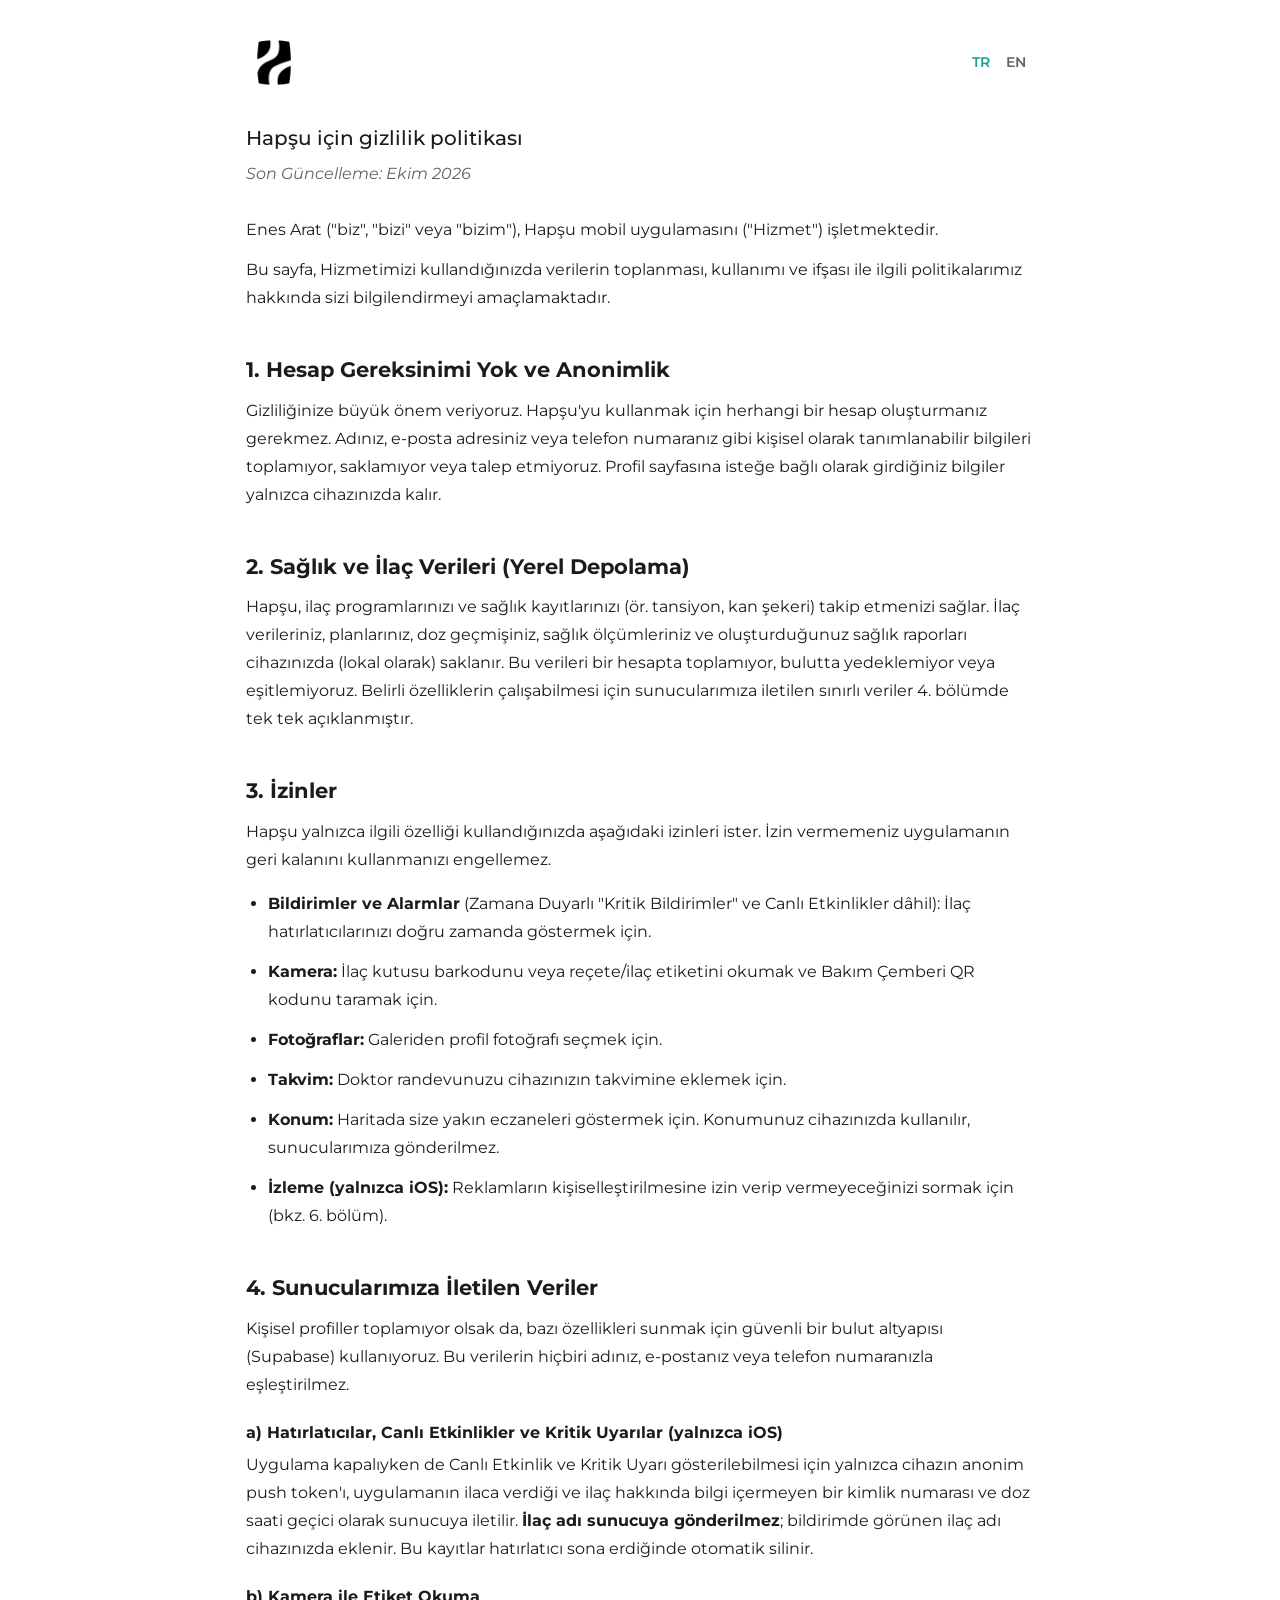
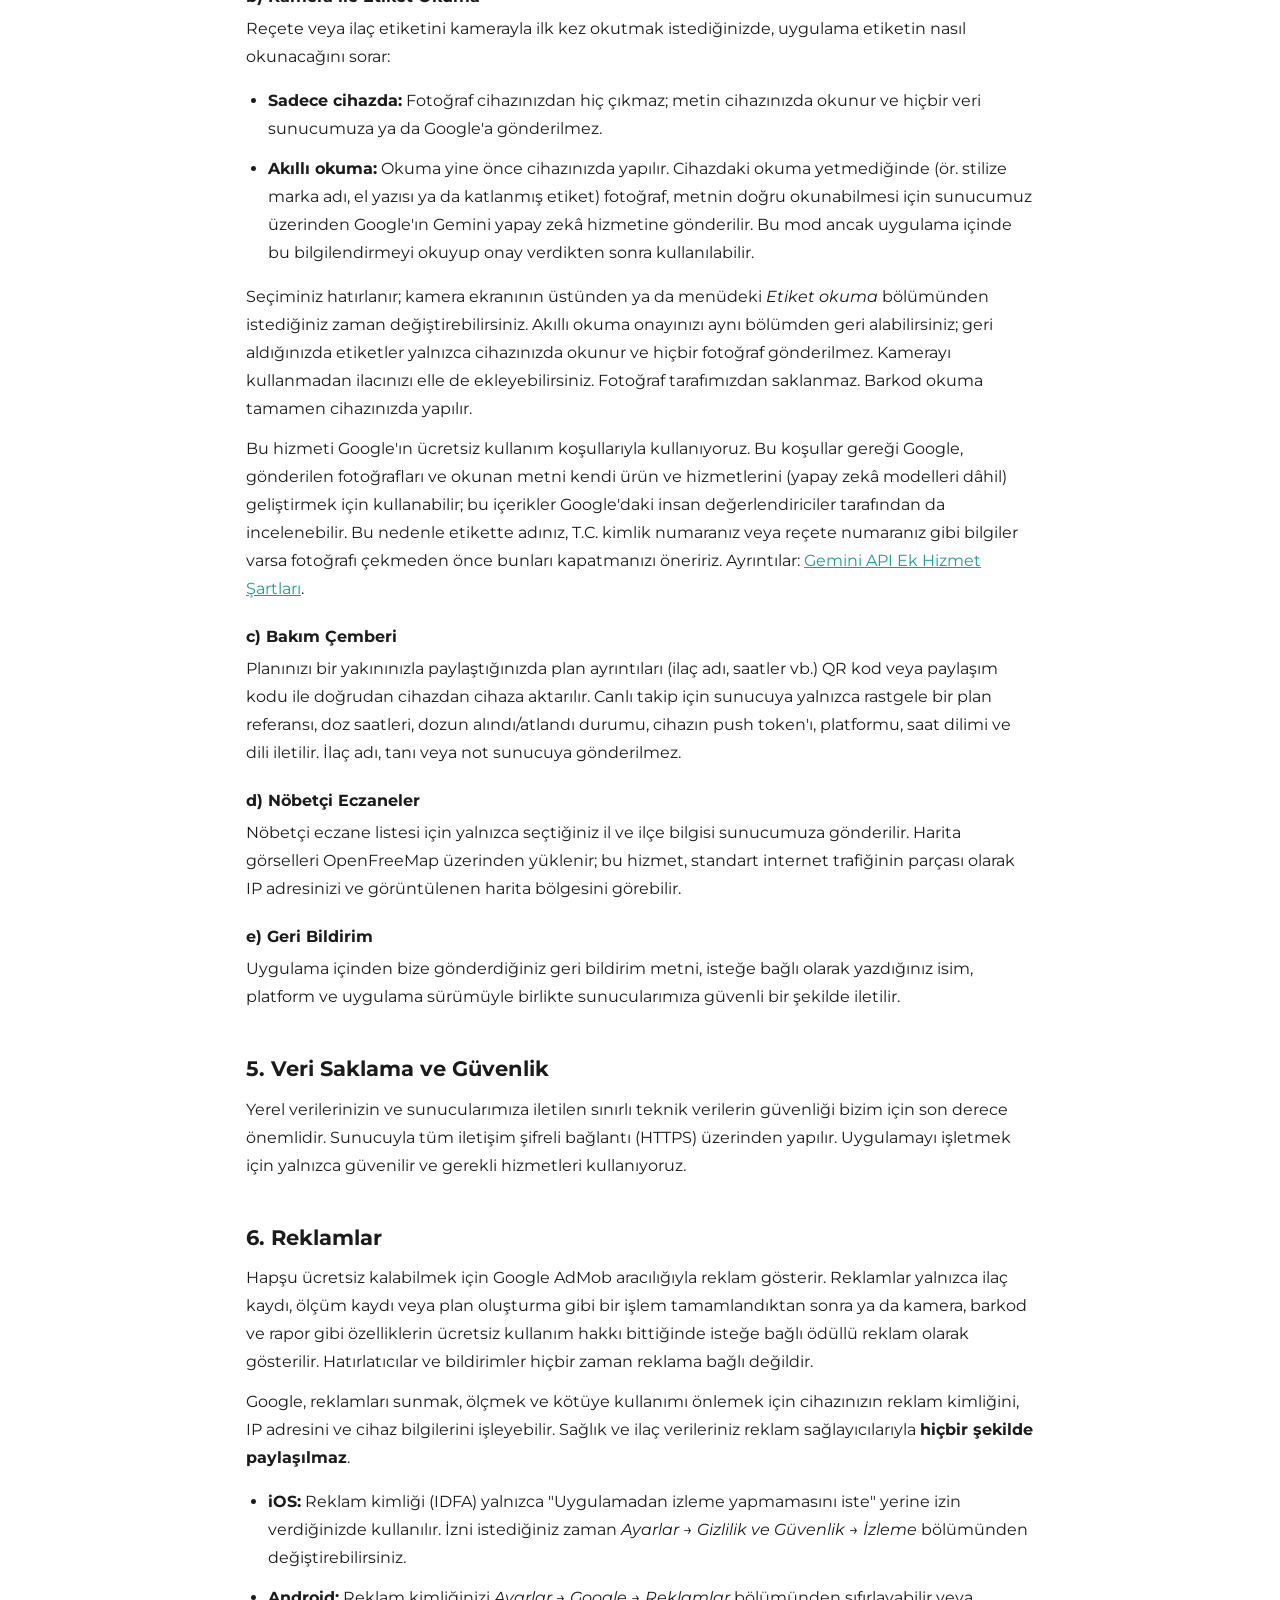
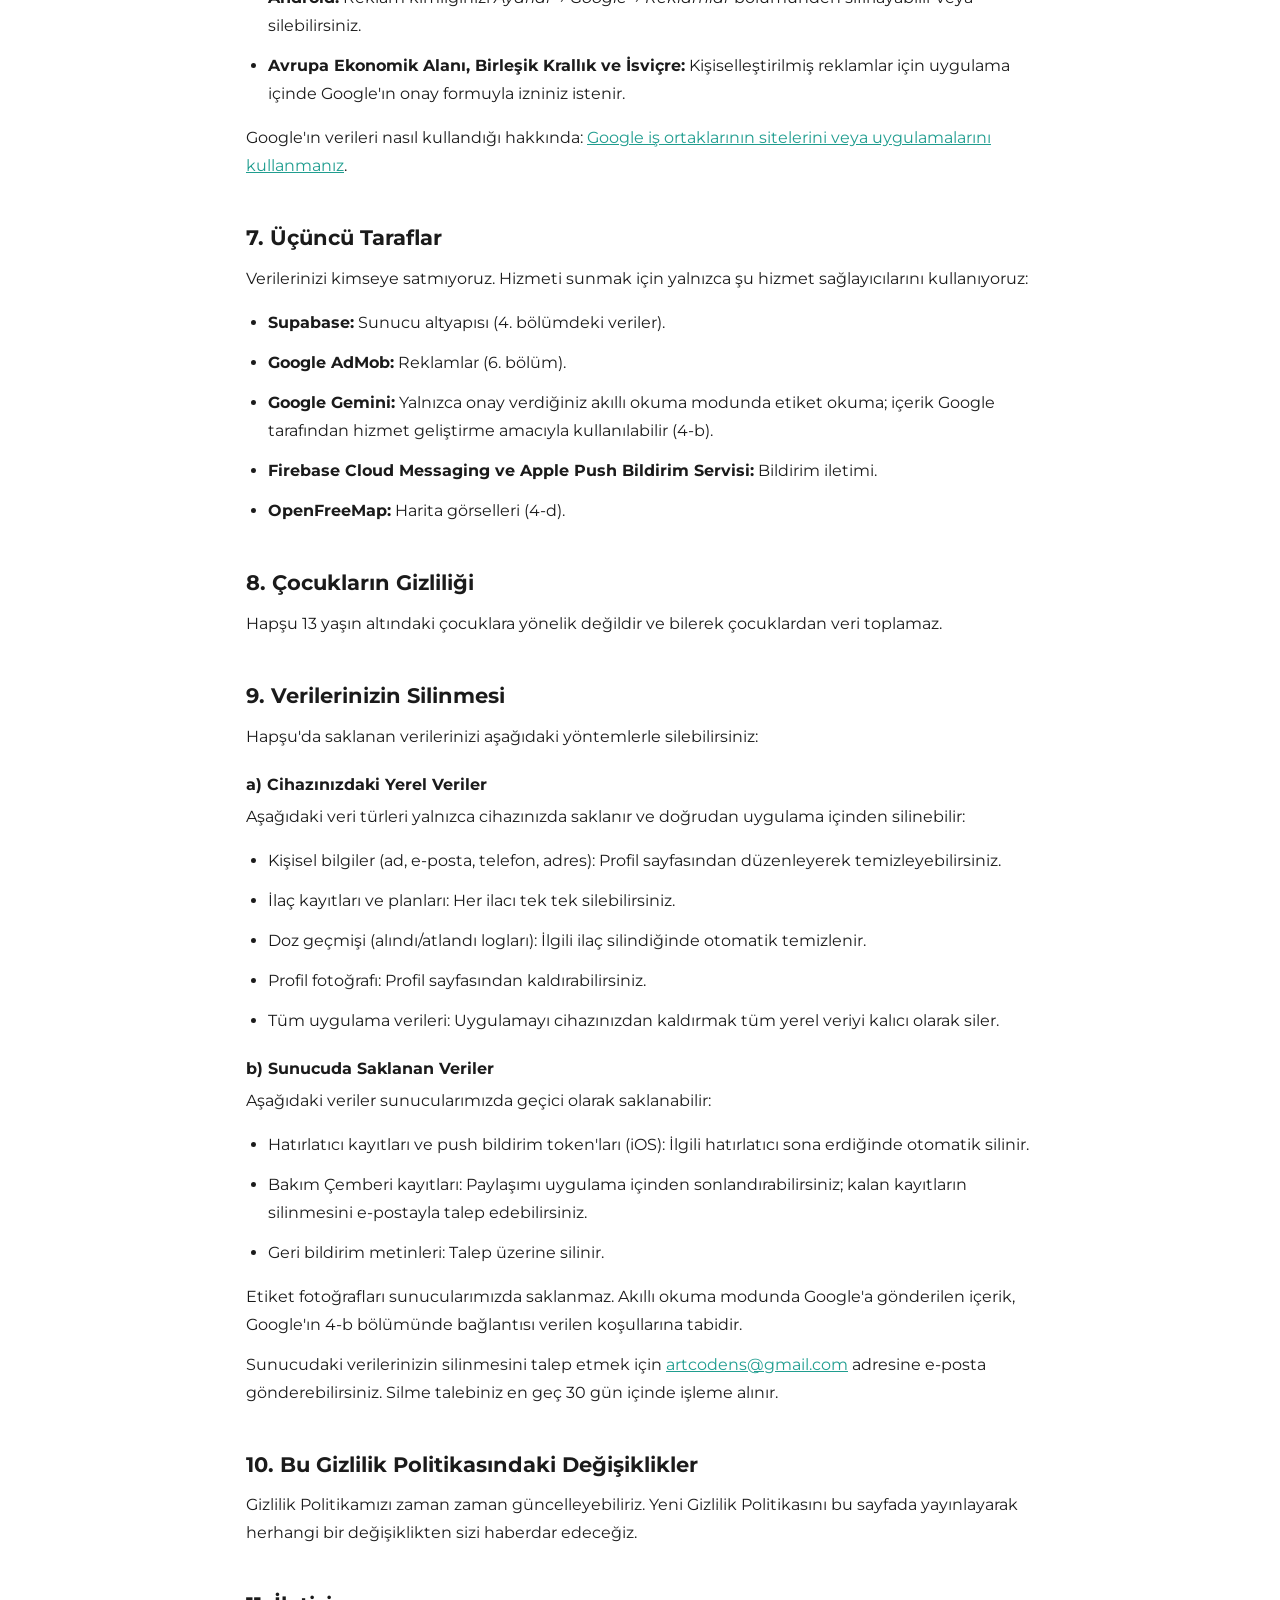
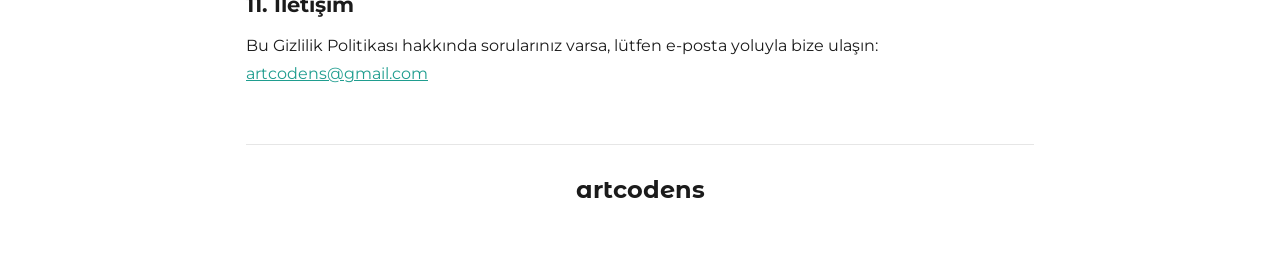
==== commit 78c4679d: "Describe the reminder ID accurately and list the calendar permission" ====
--- a/privacy/index.html
+++ b/privacy/index.html
@@ -35,6 +35,7 @@
     <li><strong>Bildirimler ve Alarmlar</strong> (Zamana Duyarlı "Kritik Bildirimler" ve Canlı Etkinlikler dâhil): İlaç hatırlatıcılarınızı doğru zamanda göstermek için.</li>
     <li><strong>Kamera:</strong> İlaç kutusu barkodunu veya reçete/ilaç etiketini okumak ve Bakım Çemberi QR kodunu taramak için.</li>
     <li><strong>Fotoğraflar:</strong> Galeriden profil fotoğrafı seçmek için.</li>
+    <li><strong>Takvim:</strong> Doktor randevunuzu cihazınızın takvimine eklemek için.</li>
     <li><strong>Konum:</strong> Haritada size yakın eczaneleri göstermek için. Konumunuz cihazınızda kullanılır, sunucularımıza gönderilmez.</li>
     <li><strong>İzleme (yalnızca iOS):</strong> Reklamların kişiselleştirilmesine izin verip vermeyeceğinizi sormak için (bkz. 6. bölüm).</li>
   </ul>
@@ -43,7 +44,7 @@
   <p>Kişisel profiller toplamıyor olsak da, bazı özellikleri sunmak için güvenli bir bulut altyapısı (Supabase) kullanıyoruz. Bu verilerin hiçbiri adınız, e-postanız veya telefon numaranızla eşleştirilmez.</p>
 
   <h3>a) Hatırlatıcılar, Canlı Etkinlikler ve Kritik Uyarılar (yalnızca iOS)</h3>
-  <p>Uygulama kapalıyken de Canlı Etkinlik ve Kritik Uyarı gösterilebilmesi için yalnızca cihazın anonim push token'ı, rastgele bir hatırlatıcı kimliği ve doz saati geçici olarak sunucuya iletilir. <strong>İlaç adı sunucuya gönderilmez</strong>; bildirimde görünen ilaç adı cihazınızda eklenir. Bu kayıtlar hatırlatıcı sona erdiğinde otomatik silinir.</p>
+  <p>Uygulama kapalıyken de Canlı Etkinlik ve Kritik Uyarı gösterilebilmesi için yalnızca cihazın anonim push token'ı, uygulamanın ilaca verdiği ve ilaç hakkında bilgi içermeyen bir kimlik numarası ve doz saati geçici olarak sunucuya iletilir. <strong>İlaç adı sunucuya gönderilmez</strong>; bildirimde görünen ilaç adı cihazınızda eklenir. Bu kayıtlar hatırlatıcı sona erdiğinde otomatik silinir.</p>
 
   <h3>b) Kamera ile Etiket Okuma</h3>
   <p>Reçete veya ilaç etiketini kamerayla ilk kez okutmak istediğinizde, uygulama etiketin nasıl okunacağını sorar:</p>
